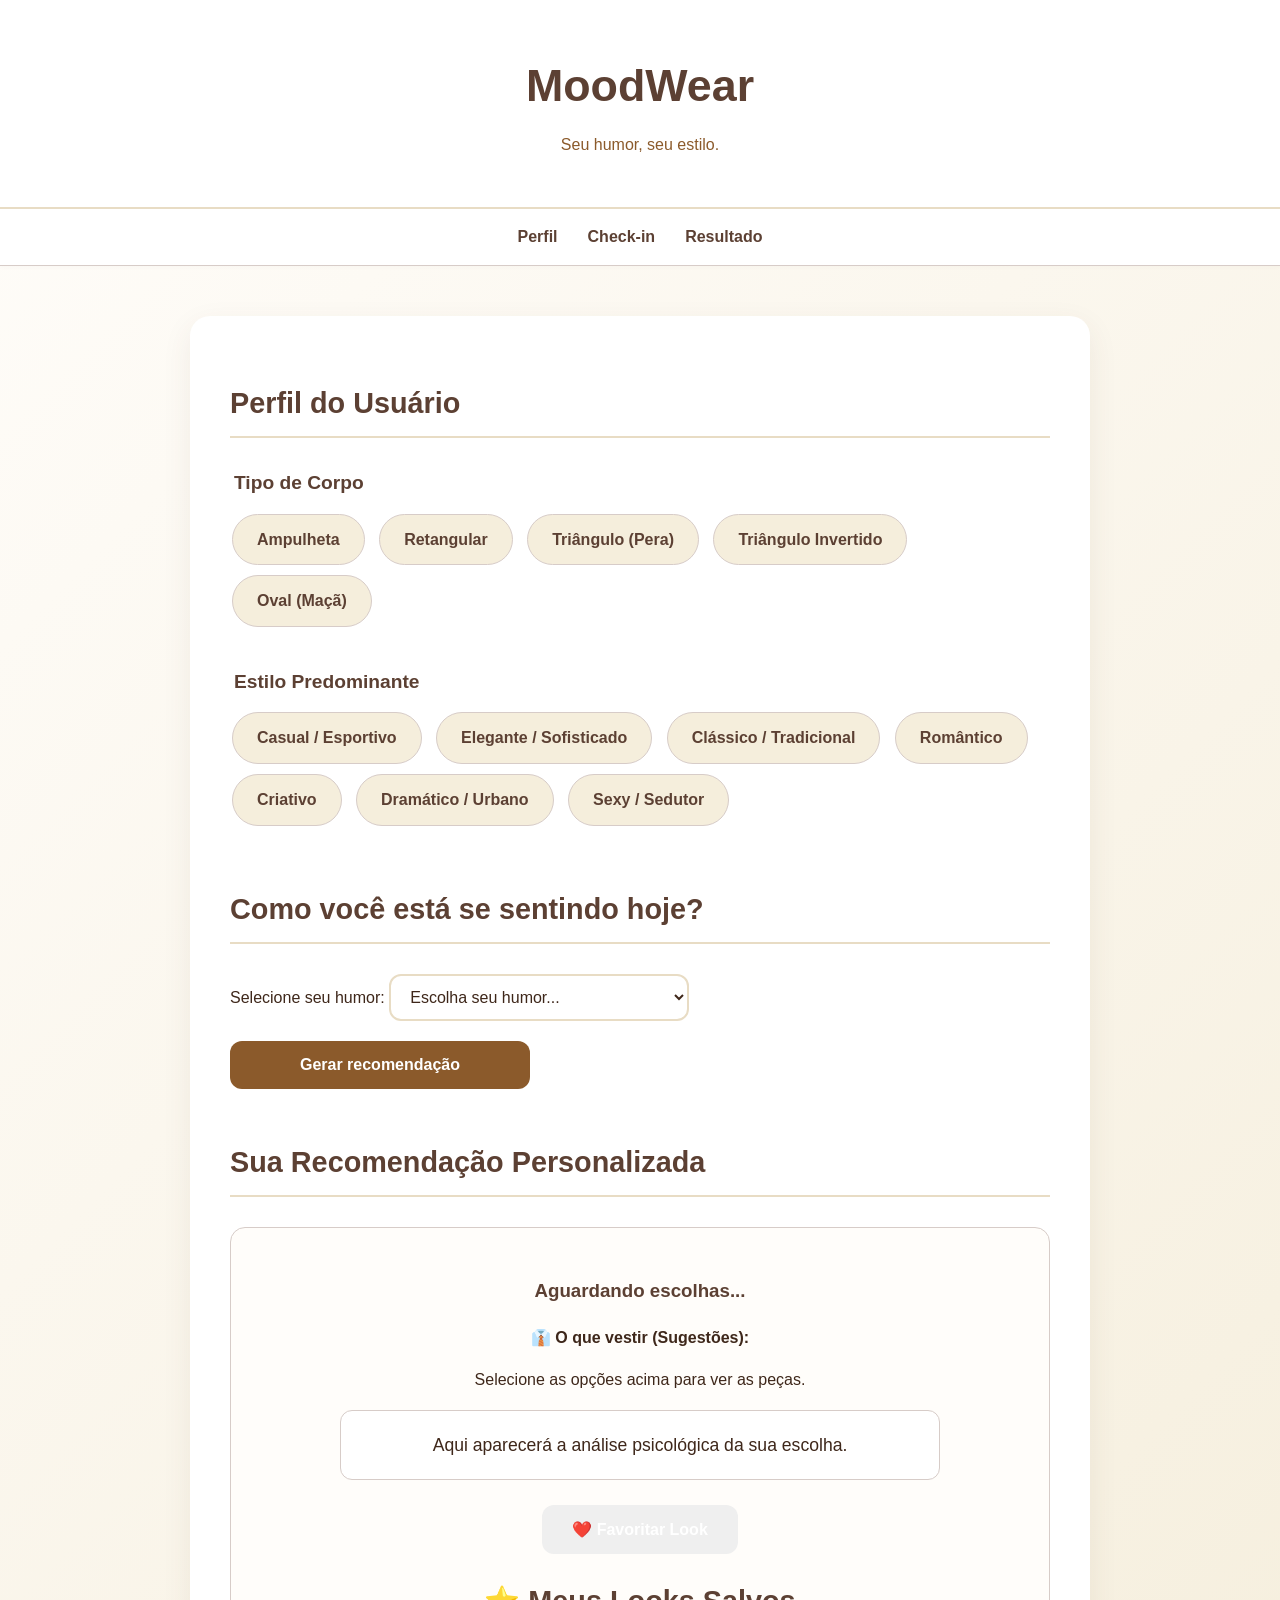
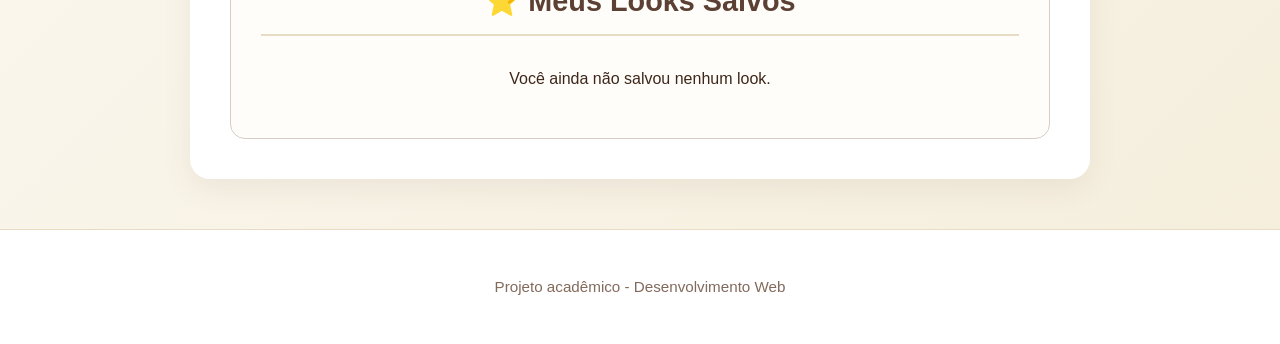
==== view/index.html @ 47e30f35 "Sim" ====
<!DOCTYPE html>
<html lang="pt-BR">

<head>
    <meta charset="UTF-8">
    <meta name="viewport" content="width=device-width, initial-scale=1.0">
    <title>MoodWear - Seu humor, seu estilo</title>

    <link rel="stylesheet" href="style.css">
</head>

<body>

    <header>
        <h1>MoodWear</h1>
        <p>Seu humor, seu estilo.</p>
    </header>

    <nav>
        <ul>
            <li><a href="#perfil">Perfil</a></li>
            <li><a href="#checkin">Check-in</a></li>
            <li><a href="#resultado">Resultado</a></li>
        </ul>
    </nav>

    <main>

        <section id="perfil">
            <h2>Perfil do Usuário</h2>

            <form id="form-perfil">
                <fieldset>
                    <legend>Tipo de Corpo</legend>
                    <div class="opcoes-container">
                        <input type="radio" id="corpo_ampulheta" name="corpo" value="ampulheta">
                        <label for="corpo_ampulheta">Ampulheta</label>

                        <input type="radio" id="corpo_retangular" name="corpo" value="retangular">
                        <label for="corpo_retangular">Retangular</label>

                        <input type="radio" id="corpo_triangulo" name="corpo" value="triangulo">
                        <label for="corpo_triangulo">Triângulo (Pera)</label>

                        <input type="radio" id="corpo_triangulo_invertido" name="corpo" value="trianguloInvertido">
                        <label for="corpo_triangulo_invertido">Triângulo Invertido</label>

                        <input type="radio" id="corpo_oval" name="corpo" value="oval">
                        <label for="corpo_oval">Oval (Maçã)</label>
                    </div>
                </fieldset>

                <fieldset>
                    <legend>Estilo Predominante</legend>
                    <div class="opcoes-container">
                        <input type="radio" id="estilo_casual" name="estilo" value="casual">
                        <label for="estilo_casual">Casual / Esportivo</label>

                        <input type="radio" id="estilo_elegante" name="estilo" value="elegante">
                        <label for="estilo_elegante">Elegante / Sofisticado</label>

                        <input type="radio" id="estilo_classico" name="estilo" value="classico">
                        <label for="estilo_classico">Clássico / Tradicional</label>

                        <input type="radio" id="estilo_romantico" name="estilo" value="romantico">
                        <label for="estilo_romantico">Romântico</label>

                        <input type="radio" id="estilo_criativo" name="estilo" value="criativo">
                        <label for="estilo_criativo">Criativo</label>

                        <input type="radio" id="estilo_dramatico" name="estilo" value="dramatico">
                        <label for="estilo_dramatico">Dramático / Urbano</label>
                        
                        <input type="radio" id="estilo_sedutor" name="estilo" value="sexy">
                        <label for="estilo_sedutor">Sexy / Sedutor</label>
                    </div>
                </fieldset>
            </form>
        </section>

        <section id="checkin">
            <h2>Como você está se sentindo hoje?</h2>

            <form onsubmit="return false;">
                <label for="humor">Selecione seu humor:</label>

                <select id="humor">
                    <option value="" disabled selected>Escolha seu humor...</option>
                    <optgroup label="Humores Positivos">
                        <option value="calmo">Calmo</option>
                        <option value="feliz">Feliz</option>
                        <option value="confianca">Confiante</option>
                    </optgroup>

                    <optgroup label="Humores Energéticos">
                        <option value="energetico">Energético</option>
                        <option value="motivado">Motivado</option>
                        <option value="ousado">Ousado</option>
                    </optgroup>

                    <optgroup label="Humores Criativos">
                        <option value="criativo">Criativo</option>
                        <option value="inspirado">Inspirado</option>
                        <option value="sonhador">Sonhador</option>
                    </optgroup>
                </select>

                <button type="button" id="gerar">Gerar recomendação</button>
            </form>
        </section>

    <section id="resultado">
        <h2>Sua Recomendação Personalizada</h2>
        <article>
            <h3 id="titulo-look">Aguardando escolhas...</h3>
            
            <div id="guia-de-pecas">
                <strong>👔 O que vestir (Sugestões):</strong>
                <p id="descricao-pecas">Selecione as opções acima para ver as peças.</p>
            </div>

            <p id="texto-resultado">
                Aqui aparecerá a análise psicológica da sua escolha.
            </p>

           <form id="form-favoritar" onsubmit="event.preventDefault();">
    <input type="hidden" name="titulo" id="input-titulo">
    <input type="hidden" name="pecas" id="input-pecas">
    <button type="button" id="btn-salvar-php">❤️ Favoritar Look</button>
</form>

    <section id="meus-favoritos">
        <h2>⭐ Meus Looks Salvos</h2>
        <div id="lista-favoritos">
            <p>Você ainda não salvou nenhum look.</p>
        </div>
    </section>

    </main>

    <footer>
        <p>Projeto acadêmico - Desenvolvimento Web</p>
    </footer>

    <script src="db.js"></script>
    <script src="script.js"></script> 
    <script src="controller.js"></script>

    <script>
        // Esse pequeno código garante que os campos ocultos sejam preenchidos
        // sempre que o botão de salvar for clicado.
        document.getElementById('form-favoritar').addEventListener('submit', function() {
            document.getElementById('input-titulo').value = document.getElementById('titulo-look').innerText;
            document.getElementById('input-pecas').value = document.getElementById('descricao-pecas').innerText;
        });
    </script>

</body>
</html>
---- view/style.css ----
/* --- ESTILOS GERAIS (Paleta Marrom/Bege) --- */
:root {
  --primary: #8b5a2b;       
  --primary-dark: #5c4033;  
  --primary-hover: #734c29; 
  --bg-creme: #fffdfa;       
  --bg-bege-light: #f5eedc; 
  --bg-bege-medium: #e8dcc4;
  --white: #ffffff;
  --text-dark: #3e271a;     
  --text-muted: #826a5c;    
  --border: #d7ccc8;        
  --green-success: #2ecc71; 
}

* {
  box-sizing: border-box;
}

body {
  font-family: 'Segoe UI', Tahoma, Geneva, Verdana, sans-serif;
  background-color: var(--bg-creme);
  background-image: linear-gradient(135deg, var(--bg-creme) 0%, var(--bg-bege-light) 100%);
  margin: 0;
  color: var(--text-dark);
  line-height: 1.6;
}

h1, h2, h3, h4 {
  color: var(--primary-dark);
  font-weight: 700;
}

header {
  text-align: center;
  padding: 50px 20px;
  background-color: var(--white);
  border-bottom: 2px solid var(--bg-bege-medium);
  box-shadow: 0 4px 6px rgba(0,0,0,0.03);
}

header h1 {
  margin: 0;
  font-size: 2.8rem;
  color: var(--primary-dark);
}

header p {
  margin: 10px 0 0;
  color: var(--primary);
  font-weight: 500;
}

nav ul {
  display: flex;
  justify-content: center;
  gap: 30px;
  list-style: none;
  padding: 15px;
  background-color: var(--white);
  border-bottom: 1px solid var(--border);
  margin: 0;
  box-shadow: 0 2px 4px rgba(0,0,0,0.02);
}

nav a {
  text-decoration: none;
  color: var(--primary-dark);
  font-weight: 600;
  transition: all 0.3s;
}

nav a:hover {
  color: var(--primary);
  transform: translateY(-1px);
}

main {
  max-width: 900px;
  margin: 50px auto;
  background-color: var(--white);
  padding: 40px;
  border-radius: 20px;
  box-shadow: 0 10px 30px rgba(92, 64, 51, 0.08); 
}

section {
  margin-bottom: 50px;
}

section:last-child {
  margin-bottom: 0;
}

h2 {
  font-size: 1.8rem;
  border-bottom: 2px solid var(--bg-bege-medium);
  padding-bottom: 10px;
  margin-bottom: 30px;
}

/* --- ESTILOS DO PERFIL & RÁDIOS --- */
fieldset {
  border: none;
  padding: 0;
  margin-bottom: 30px;
}

legend {
  font-weight: bold;
  color: var(--primary-dark);
  margin-bottom: 15px;
  font-size: 1.2rem;
}

input[type="radio"] {
  display: none; 
}

input[type="radio"] + label {
  display: inline-block;
  background-color: var(--bg-bege-light);
  padding: 12px 24px;
  border-radius: 30px;
  margin-right: 10px;
  margin-bottom: 10px;
  cursor: pointer;
  transition: all 0.3s ease;
  border: 1px solid var(--border);
  font-weight: 600;
  color: var(--primary-dark);
}

input[type="radio"]:checked + label {
  background-color: var(--primary);
  color: var(--white);
  border-color: var(--primary);
  box-shadow: 0 4px 10px rgba(139, 90, 43, 0.2);
}

input[type="radio"] + label:hover {
  background-color: var(--bg-bege-medium);
  border-color: var(--text-muted);
}

/* --- ESTILOS DO CHECK-IN --- */
#checkin select, #humor {
  width: 100%;
  max-width: 300px;
  padding: 12px 15px;
  border-radius: 12px;
  border: 2px solid var(--bg-bege-medium);
  font-size: 1rem;
  margin-bottom: 20px;
  background-color: var(--white);
  color: var(--text-dark);
  font-family: inherit;
}

/* --- ESTILOS DO RESULTADO --- */
#resultado article {
  border: 1px solid var(--border);
  border-radius: 15px;
  padding: 30px;
  background-color: var(--bg-creme);
  text-align: center;
}

#resultado img {
  width: 100%;
  max-width: 500px;
  border-radius: 12px;
  border: 3px solid var(--white);
  box-shadow: 0 5px 15px rgba(92, 64, 51, 0.1);
}

#resultado figcaption {
  font-size: 0.95rem;
  color: var(--text-muted);
  margin-top: 12px;
  font-style: italic;
  font-weight: 500;
}

#resultado p#texto-resultado {
  background-color: var(--white);
  padding: 20px;
  border-radius: 12px;
  border: 1px solid var(--border);
  margin-bottom: 25px;
  max-width: 600px;
  margin-left: auto;
  margin-right: auto;
  font-size: 1.1rem;
}

/* --- ESTILOS DOS BOTÕES --- */
button {
  color: var(--white);
  border: none;
  padding: 15px 30px;
  border-radius: 12px;
  cursor: pointer;
  transition: all 0.3s ease;
  font-weight: 700;
  font-size: 1rem;
  font-family: inherit;
}

#gerar {
  background-color: var(--primary);
  display: block;
  width: 100%;
  max-width: 300px;
}

#gerar:hover {
  background-color: var(--primary-hover);
  transform: translateY(-2px);
}

#favoritar {
  background-color: var(--bg-bege-medium);
  color: var(--primary-dark);
  border: 1px solid var(--border);
}

/* --- ESTILOS DO RODAPÉ --- */
footer {
  text-align: center;
  padding: 30px;
  margin-top: 50px;
  border-top: 1px solid var(--bg-bege-medium);
  background-color: var(--white);
  font-size: 0.95rem;
  color: var(--text-muted);

  #meus-favoritos {
    margin-top: 50px;
    padding: 20px;
    border-top: 2px dashed var(--border);
}

.card-favorito {
    transition: transform 0.2s;
}

.card-favorito:hover {
    transform: scale(1.01);
    box-shadow: 0 4px 8px rgba(0,0,0,0.1);
}

#guia-de-pecas {
    background: var(--bg-bege-light);
    padding: 20px;
    border-radius: 12px;
    margin: 20px 0;
    border-left: 6px solid var(--primary);
    text-align: left; /* Lista sempre à esquerda */
}

#descricao-pecas {
    white-space: pre-line; /* Faz o navegador entender os "enters" do JavaScript */
    line-height: 1.8;
    color: var(--text-dark);
    font-weight: 500;
    margin-top: 10px;
}

#texto-resultado {
    font-style: italic;
    color: var(--text-muted);
    border-top: 1px dashed var(--border);
    padding-top: 15px;
}

#descricao-pecas {
    white-space: pre-line; /* Isso faz as quebras de linha aparecerem */
    text-align: left;
    line-height: 1.6;
    padding: 15px;
    background: #fdfaf4;
    border-radius: 8px;
    border-left: 4px solid var(--primary);
}

.btn-sucesso {
    background-color: #2ecc71 !important; /* Verde chamativo */
    color: white !important;              /* Texto branco para dar contraste */
    border: none;
    padding: 12px 20px;
    border-radius: 8px;
    cursor: pointer;
    font-weight: bold;
    width: 100%;
    margin-top: 10px;
    transition: background 0.3s;
}

.btn-sucesso:hover {
    background-color: #27ae60 !important; /* Verde um pouco mais escuro ao passar o mouse */
}
}
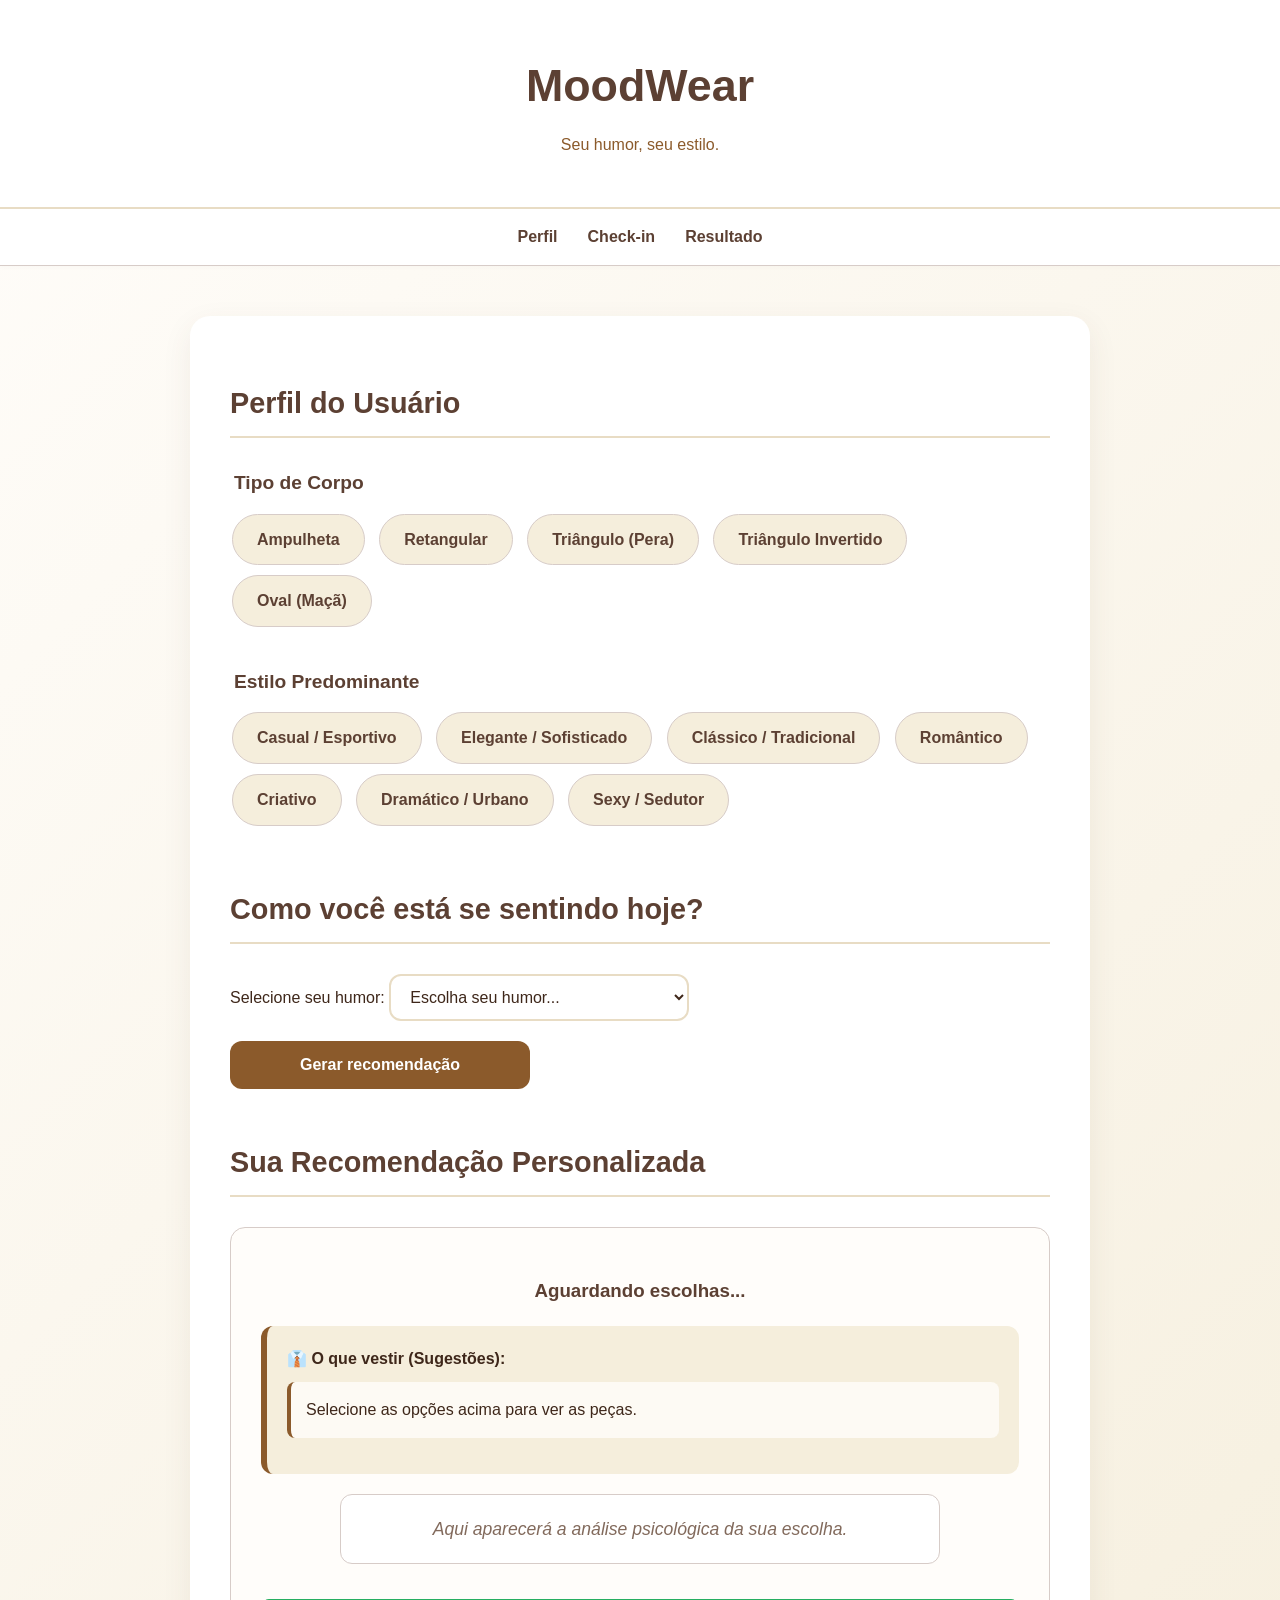
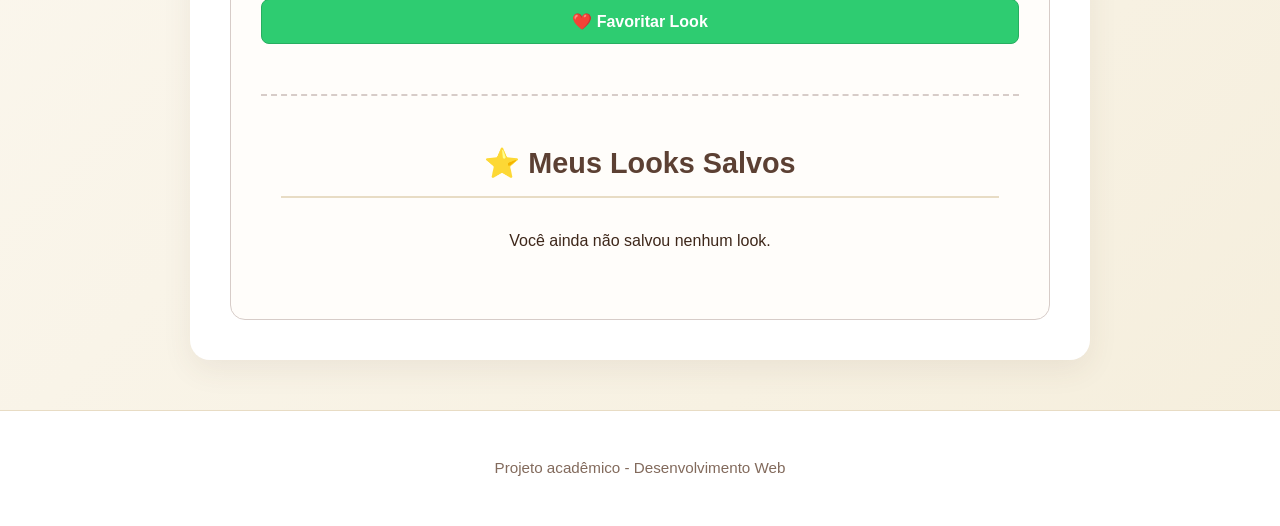
==== commit 04bfb9de: "não" ====
--- a/view/index.html
+++ b/view/index.html
@@ -126,7 +126,7 @@
            <form id="form-favoritar" onsubmit="event.preventDefault();">
     <input type="hidden" name="titulo" id="input-titulo">
     <input type="hidden" name="pecas" id="input-pecas">
-    <button type="button" id="btn-salvar-php">❤️ Favoritar Look</button>
+    <button type="button" id="btn-salvar-php" class="btn-inicial">❤️ Favoritar Look</button>
 </form>
 
     <section id="meus-favoritos">
--- a/view/style.css
+++ b/view/style.css
@@ -219,12 +219,6 @@
   transform: translateY(-2px);
 }
 
-#favoritar {
-  background-color: var(--bg-bege-medium);
-  color: var(--primary-dark);
-  border: 1px solid var(--border);
-}
-
 /* --- ESTILOS DO RODAPÉ --- */
 footer {
   text-align: center;
@@ -234,70 +228,81 @@
   background-color: var(--white);
   font-size: 0.95rem;
   color: var(--text-muted);
-
-  #meus-favoritos {
-    margin-top: 50px;
-    padding: 20px;
-    border-top: 2px dashed var(--border);
+}
+
+/* --- ESTILOS DA ÁREA DE FAVORITOS (CORRIGIDOS FORA DO FOOTER) --- */
+#meus-favoritos {
+  margin-top: 50px;
+  padding: 20px;
+  border-top: 2px dashed var(--border);
 }
 
 .card-favorito {
-    transition: transform 0.2s;
+  transition: transform 0.2s;
 }
 
 .card-favorito:hover {
-    transform: scale(1.01);
-    box-shadow: 0 4px 8px rgba(0,0,0,0.1);
+  transform: scale(1.01);
+  box-shadow: 0 4px 8px rgba(0,0,0,0.1);
 }
 
 #guia-de-pecas {
-    background: var(--bg-bege-light);
-    padding: 20px;
-    border-radius: 12px;
-    margin: 20px 0;
-    border-left: 6px solid var(--primary);
-    text-align: left; /* Lista sempre à esquerda */
+  background: var(--bg-bege-light);
+  padding: 20px;
+  border-radius: 12px;
+  margin: 20px 0;
+  border-left: 6px solid var(--primary);
+  text-align: left; 
+}
+
+#texto-resultado {
+  font-style: italic;
+  color: var(--text-muted);
+  border-top: 1px dashed var(--border);
+  padding-top: 15px;
 }
 
 #descricao-pecas {
-    white-space: pre-line; /* Faz o navegador entender os "enters" do JavaScript */
-    line-height: 1.8;
-    color: var(--text-dark);
-    font-weight: 500;
-    margin-top: 10px;
-}
-
-#texto-resultado {
-    font-style: italic;
-    color: var(--text-muted);
-    border-top: 1px dashed var(--border);
-    padding-top: 15px;
-}
-
-#descricao-pecas {
-    white-space: pre-line; /* Isso faz as quebras de linha aparecerem */
-    text-align: left;
-    line-height: 1.6;
-    padding: 15px;
-    background: #fdfaf4;
-    border-radius: 8px;
-    border-left: 4px solid var(--primary);
-}
-
-.btn-sucesso {
-    background-color: #2ecc71 !important; /* Verde chamativo */
-    color: white !important;              /* Texto branco para dar contraste */
-    border: none;
-    padding: 12px 20px;
-    border-radius: 8px;
-    cursor: pointer;
-    font-weight: bold;
-    width: 100%;
-    margin-top: 10px;
-    transition: background 0.3s;
-}
-
-.btn-sucesso:hover {
-    background-color: #27ae60 !important; /* Verde um pouco mais escuro ao passar o mouse */
-}
+  white-space: pre-line; 
+  text-align: left;
+  line-height: 1.6;
+  padding: 15px;
+  background: #fdfaf4;
+  border-radius: 8px;
+  border-left: 4px solid var(--primary);
+  color: var(--text-dark);
+  font-weight: 500;
+  margin-top: 10px;
+}
+
+/* 🌟 ESTADO INICIAL: Verde bem visível e legível no carregamento */
+.btn-inicial {
+  background-color: #2ecc71 !important; 
+  color: white !important;              
+  border: 1px solid #27ae60 !important;
+  padding: 12px 20px;
+  border-radius: 8px;
+  cursor: pointer;
+  font-weight: bold;
+  width: 100%;
+  margin-top: 10px;
+  transition: background 0.3s;
+}
+
+.btn-inicial:hover {
+  background-color: #27ae60 !important; 
+}
+
+/* 🌟 ESTADO PÓS-CLIQUE: Transparente/Bege indicando desativado */
+.btn-clicado {
+  background-color: var(--bg-bege-medium) !important;
+  color: var(--text-muted) !important;
+  border: 1px solid var(--border) !important;
+  padding: 12px 20px;
+  border-radius: 8px;
+  cursor: not-allowed;
+  font-weight: bold;
+  width: 100%;
+  margin-top: 10px;
+  opacity: 0.6;
 }
